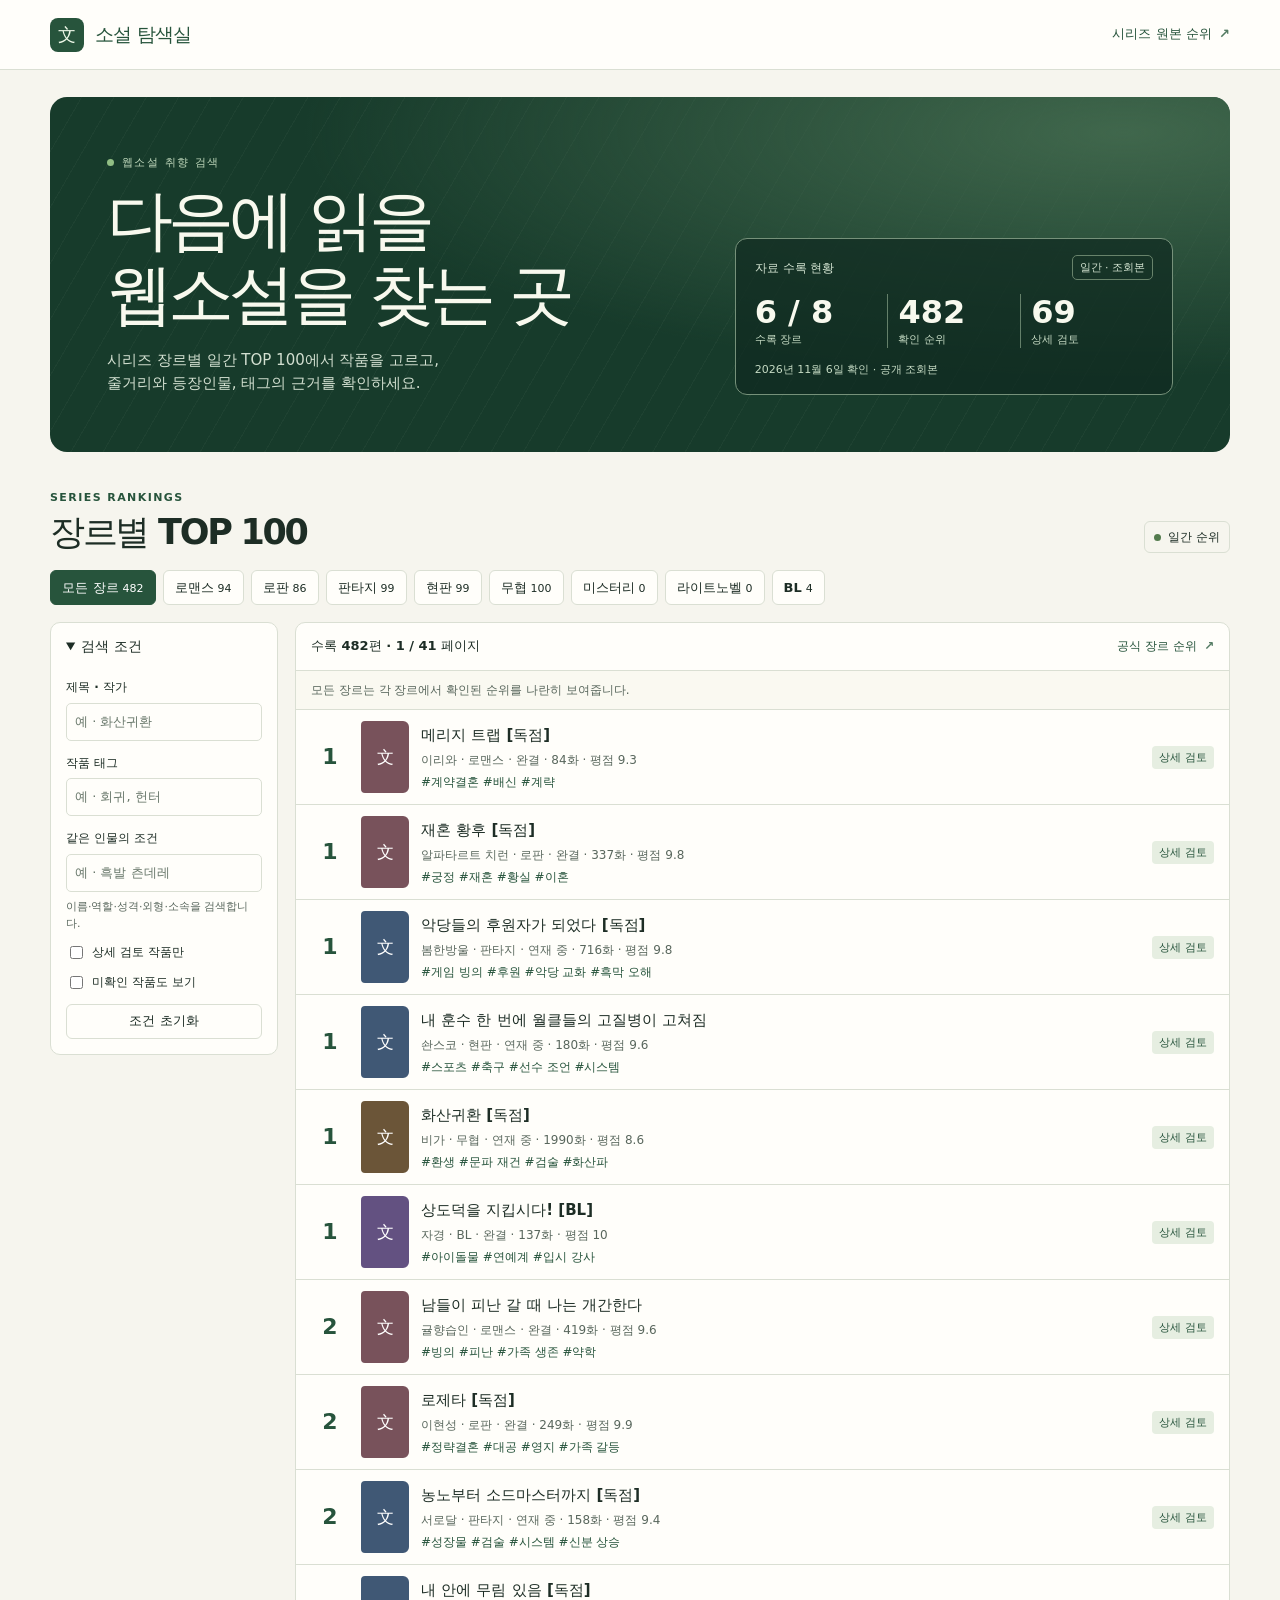
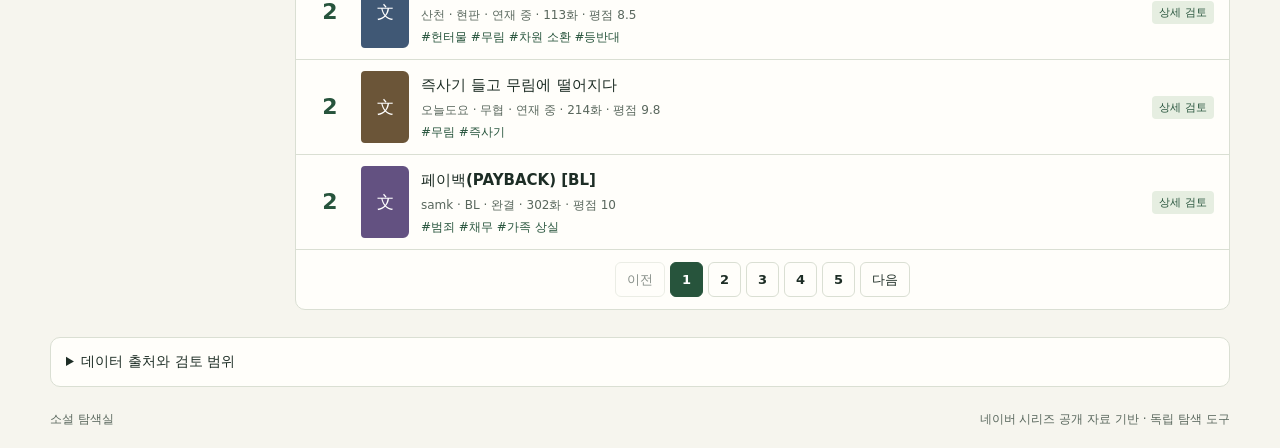
==== site/index.html @ eb6383dc "Update published novel catalog" ====
<!doctype html>
<html lang="ko">
<head>
  <meta charset="utf-8">
  <meta name="viewport" content="width=device-width, initial-scale=1">
  <meta name="description" content="네이버 시리즈의 장르별 일간 TOP 100과 근거가 있는 작품·인물 정보를 한곳에서 탐색하세요.">
  <title>소설 탐색실 | 시리즈 TOP 100</title>
  <link rel="stylesheet" href="./style.css">
  <script src="./app.js" defer></script>
</head>
<body>
  <header class="site-header">
    <div class="shell header-inner">
      <a class="brand" href="./" aria-label="소설 탐색실 홈"><span class="brand-mark" aria-hidden="true">文</span>소설 탐색실</a>
      <a class="source-link" href="https://series.naver.com/novel/top100List.series?categoryCode=ALL&amp;rankingTypeCode=DAILY" target="_blank" rel="noopener noreferrer">시리즈 원본 순위 <span aria-hidden="true">↗</span></a>
    </div>
  </header>
  <main class="shell">
    <section class="hero" aria-labelledby="page-title">
      <div class="hero-copy">
        <p class="eyebrow"><span></span> 웹소설 취향 검색</p>
        <h1 id="page-title">다음에 읽을<br>웹소설을 찾는 곳</h1>
        <p>시리즈 장르별 일간 TOP 100에서 작품을 고르고,<br class="hero-break"> 줄거리와 등장인물, 태그의 근거를 확인하세요.</p>
      </div>
      <aside class="snapshot" aria-label="데이터 확인 현황">
        <div class="snapshot-head"><span>자료 수록 현황</span><span class="live-label">일간 · 조회본</span></div>
        <dl>
          <div><dt>수록 장르</dt><dd id="stat-genres">—</dd></div>
          <div><dt>확인 순위</dt><dd id="stat-ranks">—</dd></div>
          <div><dt>상세 검토</dt><dd id="stat-research">—</dd></div>
        </dl>
        <p id="snapshot-date">공개 순위 불러오는 중</p>
      </aside>
    </section>
    <section class="catalog" aria-labelledby="catalog-title">
      <div class="section-head">
        <div><p class="eyebrow section-kicker">SERIES RANKINGS</p><h2 id="catalog-title">장르별 TOP 100</h2></div>
        <span class="period-chip"><span></span>일간 순위</span>
      </div>
      <div id="genres" class="genres" role="group" aria-label="장르 선택"></div>
      <div class="catalog-layout">
        <details class="filter-panel" id="filter-panel" open>
          <summary>검색 조건</summary>
          <form id="filters">
            <label for="query">제목 · 작가</label>
            <input id="query" name="query" type="search" placeholder="예 · 화산귀환" autocomplete="off">
            <label for="tag">작품 태그</label>
            <input id="tag" name="tag" type="search" placeholder="예 · 회귀, 헌터" autocomplete="off">
            <label for="character">같은 인물의 조건</label>
            <input id="character" name="character" type="search" placeholder="예 · 흑발 츤데레" autocomplete="off">
            <p class="field-note">이름·역할·성격·외형·소속을 검색합니다.</p>
            <label class="check"><input type="checkbox" id="reviewed" name="reviewed"> 상세 검토 작품만</label>
            <label class="check"><input type="checkbox" id="unknown" name="unknown"> 미확인 작품도 보기</label>
            <button id="clear-filters" class="secondary" type="reset">조건 초기화</button>
          </form>
        </details>
        <div class="list-panel">
          <div class="list-head">
            <p id="result-count" aria-live="polite">순위 불러오는 중…</p>
            <a class="source-link small" id="genre-source" href="https://series.naver.com/novel/top100List.series?categoryCode=ALL&amp;rankingTypeCode=DAILY" target="_blank" rel="noopener noreferrer">공식 장르 순위 <span aria-hidden="true">↗</span></a>
          </div>
          <p id="genre-note" class="genre-note" hidden></p>
          <div id="results" class="results" aria-busy="true"></div>
          <nav id="pagination" class="pagination" aria-label="검색 결과 페이지" hidden></nav>
        </div>
      </div>
    </section>
    <details class="scope" id="scope">
      <summary>데이터 출처와 검토 범위</summary>
      <p>장르별 일간 순위의 공개 조회본입니다. 조회본별 갱신 시점이 다를 수 있으며, 화면에는 확인된 행만 표시합니다. 순위에 수록된 작품과 인물·태그까지 검토한 작품을 따로 집계합니다.</p>
      <p>장르는 시리즈 분류를 따릅니다. 줄거리와 태그, 인물은 작품 소개 등 표시된 출처를 바탕으로 정리했습니다. 일부 작품에는 공개 검색에서 확인한 독자 반응 표본을 별도로 표시합니다. 근거가 부족한 정보는 미확인으로 표시합니다.</p>
      <p>표지는 네이버 시리즈가 제공하는 공개 썸네일 주소로 표시합니다. 표지 주소를 확인하지 못했거나 이미지가 열리지 않으면 장르 아이콘을 표시합니다.</p>
      <a href="https://policy.naver.com/rules/service.html" target="_blank" rel="noopener noreferrer">네이버 이용약관 ↗</a>
    </details>
  </main>
  <footer class="shell footer"><span>소설 탐색실</span><span>네이버 시리즈 공개 자료 기반 · 독립 탐색 도구</span></footer>
  <dialog id="work-dialog" aria-labelledby="work-title">
    <div class="dialog-bar"><span class="eyebrow">작품 기록</span><form method="dialog"><button type="submit" class="secondary close" aria-label="작품 상세 닫기">닫기 <span aria-hidden="true">×</span></button></form></div>
    <div id="work-detail"></div>
  </dialog>
  <noscript><p class="shell">순위와 작품 검색을 사용하려면 브라우저에서 JavaScript를 켜주세요.</p></noscript>
</body>
</html>
---- site/style.css ----
:root {
  color-scheme: light;
  --ink: #1d2d25;
  --muted: #59675d;
  --paper: #f6f5ee;
  --surface: #fffefa;
  --line: #dadfd3;
  --green: #27543c;
  --hero: #173b2b;
  --light-green: #e6eee1;
  --amber: #78511b;
  font-family: "Pretendard", "Malgun Gothic", "Apple SD Gothic Neo", system-ui, sans-serif;
  background: var(--paper);
  color: var(--ink);
  line-height: 1.55;
  font-synthesis: none;
}
* { box-sizing: border-box; }
body, h1, h2, h3, h4, p, dl, dd { margin: 0; }
a { color: var(--green); }
button, input { font: inherit; color: inherit; }
button { cursor: pointer; }
[hidden] { display: none !important; }
:focus-visible { outline: 2px solid #377c50; outline-offset: 3px; }
.shell { width: min(1180px, calc(100% - 56px)); margin-inline: auto; }
.site-header { background: var(--surface); border-bottom: 1px solid var(--line); }
.header-inner { min-height: 69px; display: flex; align-items: center; justify-content: space-between; gap: 12px; }
.brand { display: inline-flex; align-items: center; gap: 11px; font-size: 19px; font-weight: 800; text-decoration: none; letter-spacing: -.045em; }
.brand-mark { display: grid; place-items: center; width: 34px; height: 34px; border-radius: 8px; color: #eef8e8; background: var(--green); font: 18px/1 Georgia, serif; }
.source-link { display: inline-flex; align-items: center; gap: 7px; font-size: 13px; font-weight: 700; text-decoration: none; white-space: nowrap; }
.source-link:hover { text-decoration: underline; }
.source-link span { color: #527a61; }
.hero { position: relative; isolation: isolate; display: grid; grid-template-columns: 1.35fr 1fr; align-items: end; gap: 36px; margin-top: 27px; padding: clamp(28px, 5vw, 57px); border-radius: 17px; background: var(--hero); color: #f8f9ee; overflow: clip; }
.hero::before { position: absolute; z-index: -1; inset: 0; content: ""; background: radial-gradient(ellipse at 91% 10%, #40674c 0%, transparent 54%), repeating-linear-gradient(120deg, transparent 0 27px, #e6f2d909 27px 28px); }
.hero-copy { max-width: 550px; }
.eyebrow { font-size: 11px; font-weight: 800; letter-spacing: .13em; }
.hero .eyebrow { display: flex; align-items: center; gap: 8px; color: #c1d9bd; }
.hero .eyebrow span, .period-chip > span { width: 7px; height: 7px; border-radius: 50%; background: #91be84; }
h1 { margin-top: 13px; font-size: clamp(37px, 6vw, 66px); line-height: 1.12; letter-spacing: -.075em; }
.hero-copy > p:last-child { color: #d2dfd0; font-size: 15px; margin-top: 17px; }
.snapshot { border: 1px solid #76917a; border-radius: 12px; background: #102a20b8; padding: 16px 19px; }
.snapshot-head { display: flex; align-items: center; justify-content: space-between; flex-wrap: wrap; gap: 7px; font-size: 12px; color: #d3e3d1; }
.live-label { padding: 3px 7px; border: 1px solid #68836b; border-radius: 5px; font-size: 11px; }
.snapshot dl { display: grid; grid-template-columns: repeat(3, minmax(0, 1fr)); margin-block: 14px 13px; }
.snapshot dl > div { display: flex; flex-direction: column-reverse; padding-inline: 10px; border-left: 1px solid #64806a; }
.snapshot dl > div:first-child { padding-left: 0; border-left: 0; }
.snapshot dt { color: #c6dbc4; font-size: 11px; white-space: nowrap; }
.snapshot dd { font: 700 clamp(20px, 3vw, 32px)/1.15 system-ui, sans-serif; font-variant-numeric: tabular-nums; }
.snapshot > p { color: #c6dbc4; font-size: 11px; }
.catalog { margin-block: 37px 27px; }
.section-head { display: flex; align-items: flex-end; justify-content: space-between; gap: 12px; }
.section-kicker { color: var(--green); }
h2 { font-size: clamp(25px, 3vw, 35px); letter-spacing: -.065em; line-height: 1.2; margin-top: 5px; }
.period-chip { display: inline-flex; align-items: center; gap: 7px; border: 1px solid var(--line); border-radius: 6px; padding: 6px 9px; font-size: 12px; font-weight: 700; white-space: nowrap; }
.period-chip > span { background: #537b4e; }
.genres { display: flex; flex-wrap: wrap; gap: 7px; margin-block: 17px 17px; }
.genre, .secondary, .page-button { min-height: 35px; padding: 6px 11px; border: 1px solid var(--line); border-radius: 6px; background: var(--surface); font-size: 13px; font-weight: 700; }
.genre:hover, .secondary:hover, .page-button:hover:not([disabled]) { border-color: #7e9984; background: var(--light-green); }
.genre[aria-pressed="true"], .page-button[aria-current="page"] { background: var(--green); border-color: var(--green); color: #fff; }
.genre-count { margin-left: 4px; font-size: 11px; font-variant-numeric: tabular-nums; font-weight: 500; }
.catalog-layout { display: grid; grid-template-columns: 228px minmax(0, 1fr); gap: 17px; align-items: start; }
.filter-panel, .list-panel, .scope { border: 1px solid var(--line); background: var(--surface); border-radius: 10px; }
.filter-panel > summary, .scope > summary { cursor: pointer; padding: 13px 15px; font-size: 14px; font-weight: 800; }
#filters { display: grid; gap: 6px; padding: 0 15px 15px; }
#filters label { margin-top: 7px; font-size: 12px; font-weight: 700; }
#filters input[type="search"] { width: 100%; min-width: 0; min-height: 38px; border: 1px solid var(--line); border-radius: 5px; padding: 6px 8px; background: var(--surface); font-size: 13px; }
#filters input::placeholder { color: #69786b; opacity: 1; }
.field-note { color: var(--muted); font-size: 11px; }
#filters .check { display: flex; gap: 6px; align-items: center; margin-top: 5px; }
.check input { accent-color: var(--green); }
#clear-filters { margin-top: 6px; }
.list-panel { min-width: 0; }
.list-head { display: flex; align-items: center; justify-content: space-between; flex-wrap: wrap; gap: 6px 12px; padding: 13px 15px; border-bottom: 1px solid var(--line); }
.list-head p { font-size: 13px; font-weight: 750; }
.small { font-size: 12px; }
.genre-note { padding: 10px 15px; border-bottom: 1px solid var(--line); color: var(--muted); font-size: 12px; background: #faf9f1; }
.result { display: grid; grid-template-columns: 38px 48px minmax(0, 1fr) auto; gap: 12px; align-items: center; min-height: 85px; padding: 11px 15px; }
.result + .result { border-top: 1px solid var(--line); }
.result:hover { background: #f3f6ed; }
.rank { color: var(--green); font: 700 22px/1 system-ui, sans-serif; font-variant-numeric: tabular-nums; text-align: center; }
.book { position: relative; aspect-ratio: 2 / 3; min-width: 0; border-radius: 4px 6px 6px 4px; background: var(--book, #38634c); display: grid; place-items: center; color: #fff; font: 17px/1 Georgia, serif; overflow: hidden; }
.book-image { position: absolute; inset: 0; width: 100%; height: 100%; object-fit: contain; background: var(--book, #38634c); }
.book[data-genre="201"], .book[data-genre="207"] { --book: #78525b; }
.book[data-genre="202"], .book[data-genre="208"] { --book: #405875; }
.book[data-genre="206"] { --book: #6b5538; }
.book[data-genre="209"] { --book: #635181; }
.result-title { border: 0; background: transparent; padding: 0; text-align: left; font-weight: 800; font-size: 15px; line-height: 1.45; overflow-wrap: anywhere; }
.result-title:hover { color: var(--green); text-decoration: underline; }
.result-meta, .result-match { color: var(--muted); font-size: 12px; margin-top: 3px; }
.result-match { color: var(--green); }
.result-match.unknown { color: var(--amber); }
.pill { display: inline-flex; gap: 5px; align-items: center; padding: 3px 7px; border-radius: 4px; background: var(--light-green); color: var(--green); font-size: 11px; font-weight: 700; white-space: nowrap; }
.pill.neutral { background: #f0f0e9; color: #59635b; }
.empty { padding: 30px 16px; color: var(--muted); }
.empty strong { display: block; color: var(--ink); }
.empty p { margin-top: 4px; font-size: 13px; }
.pagination { display: flex; justify-content: center; align-items: center; flex-wrap: wrap; gap: 5px; padding: 12px; border-top: 1px solid var(--line); }
.page-button { min-width: 32px; }
.page-button[disabled] { opacity: .52; cursor: default; }
.scope { margin-bottom: 23px; }
.scope p, .scope a { margin: 0 15px 11px; font-size: 13px; color: var(--muted); }
.scope a { display: inline-block; color: var(--green); }
.footer { display: flex; justify-content: space-between; gap: 8px; flex-wrap: wrap; padding-block: 0 20px; font-size: 12px; color: var(--muted); }
dialog { width: min(650px, calc(100% - 24px)); max-height: calc(100dvh - 30px); padding: 0; border: 1px solid var(--line); border-radius: 12px; color: var(--ink); background: var(--surface); }
dialog::backdrop { background: #112a20a6; }
.dialog-bar { position: sticky; top: 0; z-index: 1; display: flex; align-items: center; justify-content: space-between; padding: 11px 19px; border-bottom: 1px solid var(--line); background: var(--surface); color: var(--green); }
.close span { margin-left: 3px; }
#work-detail { padding: clamp(17px, 4vw, 29px); }
.detail-heading { display: flex; align-items: flex-start; gap: 14px; margin-bottom: 14px; }
.detail-heading > div { min-width: 0; }
.book-detail { flex: 0 0 clamp(58px, 16vw, 96px); }
.work-title { margin: 7px 0; font-size: clamp(24px, 5vw, 34px); overflow-wrap: anywhere; }
.detail-meta { margin-bottom: 13px; color: var(--muted); font-size: 13px; }
.detail-actions, .tags, .traits { display: flex; flex-wrap: wrap; gap: 6px 10px; }
.detail-section { padding-top: 16px; margin-top: 16px; border-top: 1px solid var(--line); }
.detail-section h3 { font-size: 15px; margin-bottom: 7px; }
.detail-section p { font-size: 14px; }
.detail-section .muted { color: var(--muted); }
.detail-section .review-note { margin-top: 7px; font-size: 13px; }
.facts { display: grid; grid-template-columns: repeat(3, minmax(0, 1fr)); gap: 10px; padding: 10px; border-radius: 6px; background: var(--light-green); }
.facts dt { color: var(--muted); font-size: 11px; }
.facts dd { font-size: 14px; font-weight: 750; }
.person + .person { margin-top: 8px; }
.person { padding: 8px 9px; border: 1px solid var(--line); border-radius: 5px; }
.person h4 { font-size: 14px; }
.person p { margin-block: 2px 4px; color: var(--muted); font-size: 12px; }
.spoilers { margin-top: 9px; }
.spoilers summary { cursor: pointer; font-size: 13px; font-weight: 750; margin-bottom: 6px; }
.sources { padding-inline-start: 20px; margin: 5px 0 0; font-size: 13px; }
@media (max-width: 790px) {
  .shell { width: calc(100% - 30px); }
  .hero { gap: 21px; }
  .catalog-layout { grid-template-columns: 183px minmax(0, 1fr); gap: 11px; }
}
@media (max-width: 620px) {
  .hero { grid-template-columns: minmax(0, 1fr); padding: 23px; margin-top: 15px; }
  .hero-break { display: none; }
  .catalog { margin-top: 25px; }
  .catalog-layout { grid-template-columns: minmax(0, 1fr); }
  #filters { grid-template-columns: minmax(0, 1fr) minmax(0, 1fr); align-items: center; }
  #filters .field-note { grid-column: 1 / -1; }
  .result { grid-template-columns: 26px 40px minmax(0, 1fr); gap: 8px; padding-inline: 10px; }
  .result .pill { grid-column: 3; justify-self: start; }
  .rank { font-size: 18px; }
  .header-inner { min-height: 55px; }
  .source-link { font-size: 12px; }
  #filters input[type="search"] { font-size: 16px; }
}
@media (pointer: coarse) {
  button, #filters .check { min-height: 44px; }
}
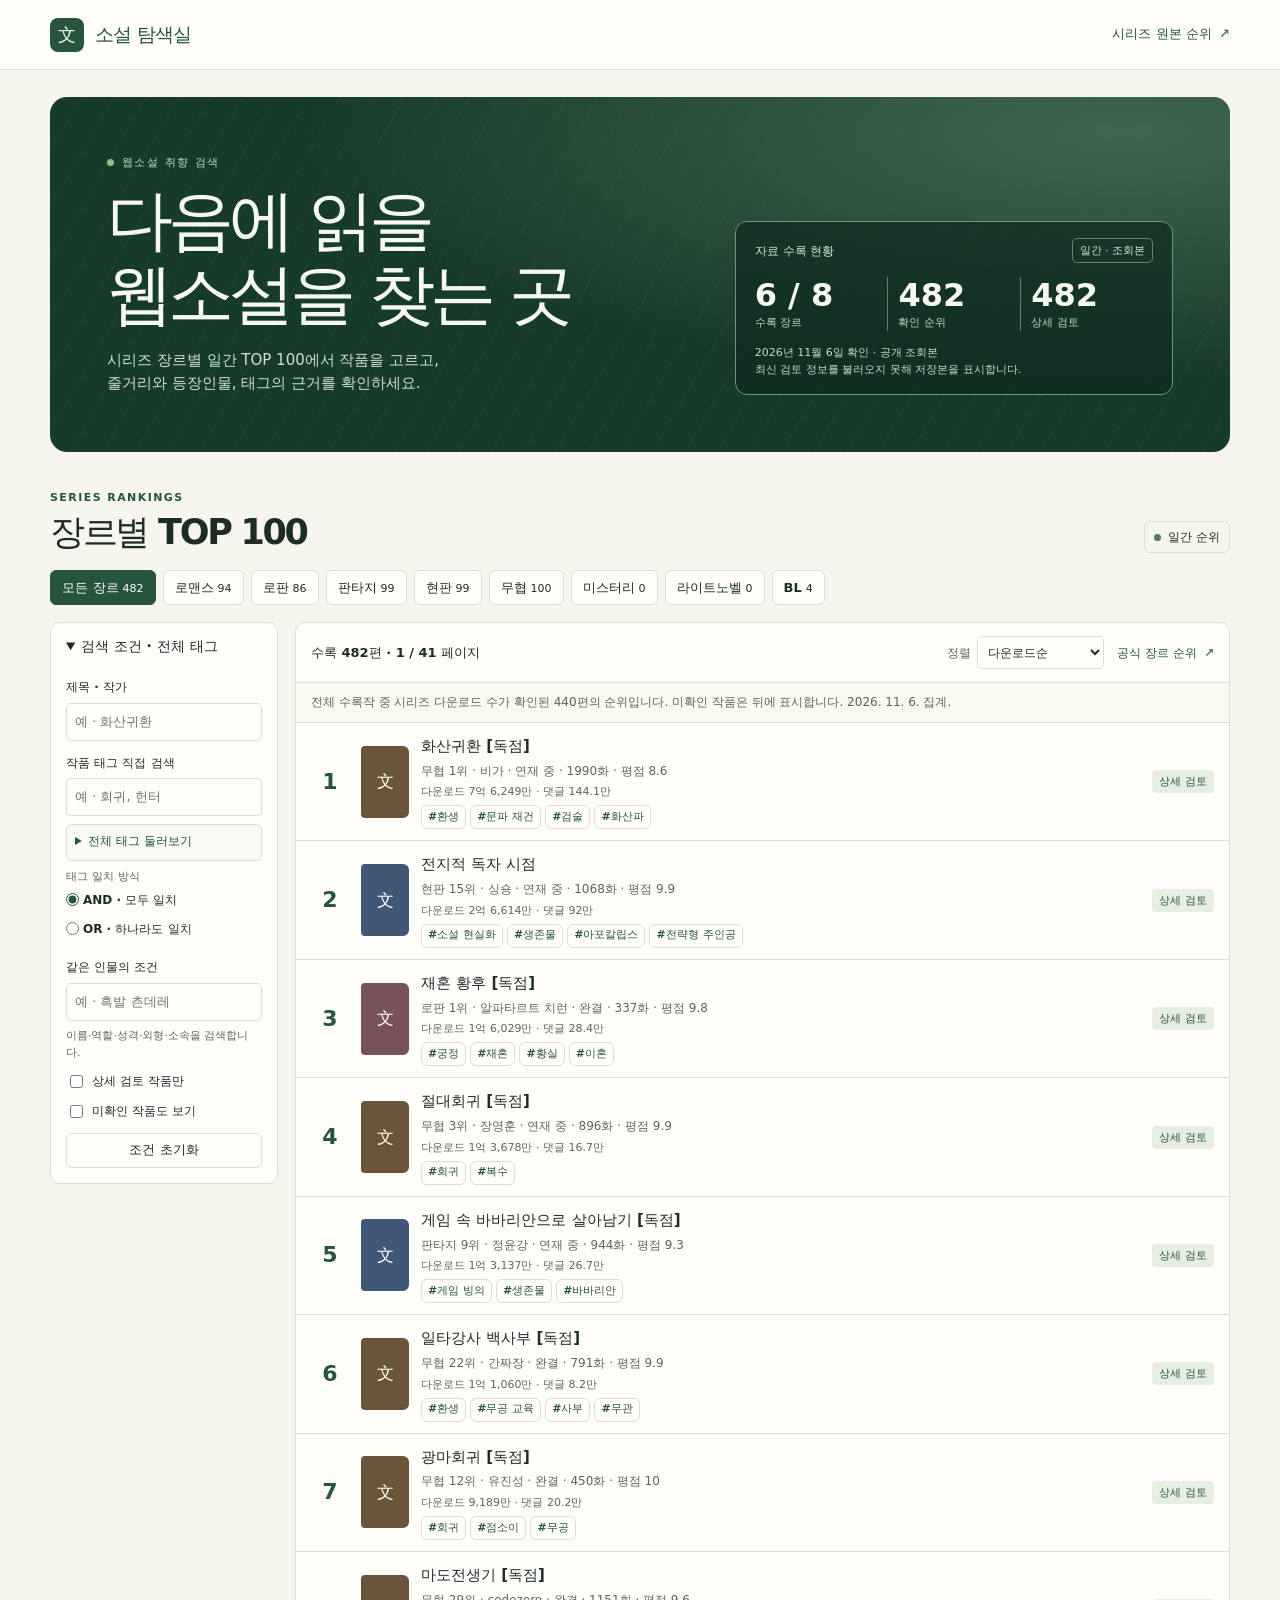
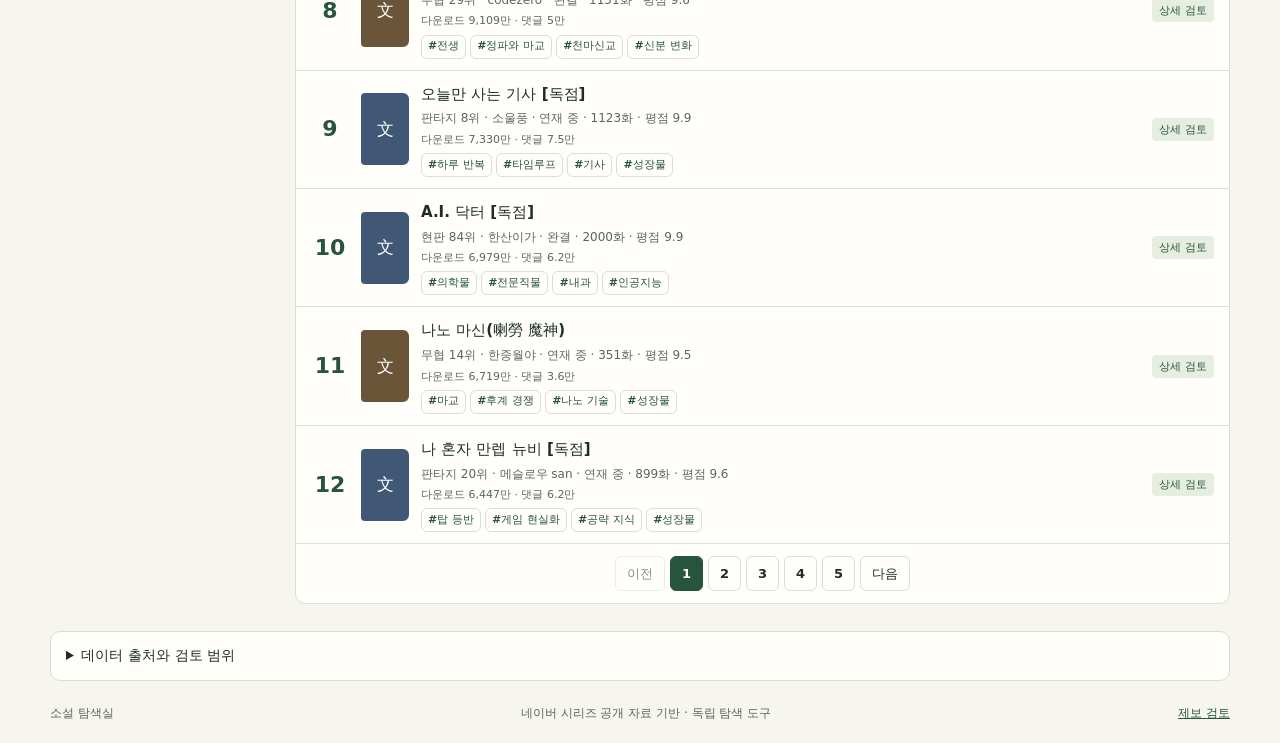
==== commit 319b7df0: "Update published novel catalog" ====
--- a/site/index.html
+++ b/site/index.html
@@ -5,8 +5,11 @@
   <meta name="viewport" content="width=device-width, initial-scale=1">
   <meta name="description" content="네이버 시리즈의 장르별 일간 TOP 100과 근거가 있는 작품·인물 정보를 한곳에서 탐색하세요.">
   <title>소설 탐색실 | 시리즈 TOP 100</title>
-  <link rel="stylesheet" href="./style.css">
-  <script src="./app.js" defer></script>
+  <link rel="stylesheet" href="./style.css?v=tag-ranking">
+  <script src="./backend-config.js" defer></script>
+  <script src="./backend.js" defer></script>
+  <script src="./suggestions.js" defer></script>
+  <script src="./app.js?v=tag-ranking" defer></script>
 </head>
 <body>
   <header class="site-header">
@@ -30,6 +33,7 @@
           <div><dt>상세 검토</dt><dd id="stat-research">—</dd></div>
         </dl>
         <p id="snapshot-date">공개 순위 불러오는 중</p>
+        <p id="data-source" role="status" hidden></p>
       </aside>
     </section>
     <section class="catalog" aria-labelledby="catalog-title">
@@ -40,12 +44,31 @@
       <div id="genres" class="genres" role="group" aria-label="장르 선택"></div>
       <div class="catalog-layout">
         <details class="filter-panel" id="filter-panel" open>
-          <summary>검색 조건</summary>
+          <summary>검색 조건 · 전체 태그</summary>
           <form id="filters">
             <label for="query">제목 · 작가</label>
             <input id="query" name="query" type="search" placeholder="예 · 화산귀환" autocomplete="off">
-            <label for="tag">작품 태그</label>
+            <label for="tag">작품 태그 직접 검색</label>
             <input id="tag" name="tag" type="search" placeholder="예 · 회귀, 헌터" autocomplete="off">
+            <div class="tag-picker">
+              <details id="tag-browser" class="tag-browser">
+                <summary>전체 태그 둘러보기</summary>
+                <div class="tag-browser-body">
+                  <label for="tag-search">태그 이름 검색</label>
+                  <input id="tag-search" type="search" placeholder="예 · 무공" autocomplete="off" aria-controls="tag-catalog">
+                  <p id="tag-count" class="field-note" role="status">태그를 불러오는 중…</p>
+                  <div id="tag-catalog" class="tag-catalog" role="group" aria-label="선택 가능한 태그"></div>
+                </div>
+              </details>
+              <div id="selected-tags" class="selected-tags" role="group" aria-label="선택한 태그"></div>
+              <fieldset class="tag-mode">
+                <legend>태그 일치 방식</legend>
+                <div class="tag-mode-options">
+                  <label><input type="radio" name="tagMode" value="and" checked> AND · 모두 일치</label>
+                  <label><input type="radio" name="tagMode" value="or"> OR · 하나라도 일치</label>
+                </div>
+              </fieldset>
+            </div>
             <label for="character">같은 인물의 조건</label>
             <input id="character" name="character" type="search" placeholder="예 · 흑발 츤데레" autocomplete="off">
             <p class="field-note">이름·역할·성격·외형·소속을 검색합니다.</p>
@@ -56,8 +79,17 @@
         </details>
         <div class="list-panel">
           <div class="list-head">
-            <p id="result-count" aria-live="polite">순위 불러오는 중…</p>
-            <a class="source-link small" id="genre-source" href="https://series.naver.com/novel/top100List.series?categoryCode=ALL&amp;rankingTypeCode=DAILY" target="_blank" rel="noopener noreferrer">공식 장르 순위 <span aria-hidden="true">↗</span></a>
+            <p id="result-count" tabindex="-1" aria-live="polite">순위 불러오는 중…</p>
+            <div class="list-actions">
+              <label class="sort-control">정렬
+                <select id="sort-order">
+                  <option value="downloads" selected>다운로드순</option>
+                  <option value="comments">댓글순</option>
+                  <option value="genre">장르별 일간 순위</option>
+                </select>
+              </label>
+              <a class="source-link small" id="genre-source" href="https://series.naver.com/novel/top100List.series?categoryCode=ALL&amp;rankingTypeCode=DAILY" target="_blank" rel="noopener noreferrer">공식 장르 순위 <span aria-hidden="true">↗</span></a>
+            </div>
           </div>
           <p id="genre-note" class="genre-note" hidden></p>
           <div id="results" class="results" aria-busy="true"></div>
@@ -68,12 +100,13 @@
     <details class="scope" id="scope">
       <summary>데이터 출처와 검토 범위</summary>
       <p>장르별 일간 순위의 공개 조회본입니다. 조회본별 갱신 시점이 다를 수 있으며, 화면에는 확인된 행만 표시합니다. 순위에 수록된 작품과 인물·태그까지 검토한 작품을 따로 집계합니다.</p>
+      <p>다운로드와 댓글 수는 네이버 시리즈 작품 상세에 공개된 표시값입니다. 표시값이 같으면 다른 지표와 제목으로 순서를 정합니다. 작품별 조회 수는 공개 상세에서 확인되지 않았습니다.</p>
       <p>장르는 시리즈 분류를 따릅니다. 줄거리와 태그, 인물은 작품 소개 등 표시된 출처를 바탕으로 정리했습니다. 일부 작품에는 공개 검색에서 확인한 독자 반응 표본을 별도로 표시합니다. 근거가 부족한 정보는 미확인으로 표시합니다.</p>
       <p>표지는 네이버 시리즈가 제공하는 공개 썸네일 주소로 표시합니다. 표지 주소를 확인하지 못했거나 이미지가 열리지 않으면 장르 아이콘을 표시합니다.</p>
       <a href="https://policy.naver.com/rules/service.html" target="_blank" rel="noopener noreferrer">네이버 이용약관 ↗</a>
     </details>
   </main>
-  <footer class="shell footer"><span>소설 탐색실</span><span>네이버 시리즈 공개 자료 기반 · 독립 탐색 도구</span></footer>
+  <footer class="shell footer"><span>소설 탐색실</span><span>네이버 시리즈 공개 자료 기반 · 독립 탐색 도구</span><a id="operator-link" href="./admin.html" hidden>제보 검토</a></footer>
   <dialog id="work-dialog" aria-labelledby="work-title">
     <div class="dialog-bar"><span class="eyebrow">작품 기록</span><form method="dialog"><button type="submit" class="secondary close" aria-label="작품 상세 닫기">닫기 <span aria-hidden="true">×</span></button></form></div>
     <div id="work-detail"></div>
--- a/site/style.css
+++ b/site/style.css
@@ -66,17 +66,40 @@
 #filters input[type="search"] { width: 100%; min-width: 0; min-height: 38px; border: 1px solid var(--line); border-radius: 5px; padding: 6px 8px; background: var(--surface); font-size: 13px; }
 #filters input::placeholder { color: #69786b; opacity: 1; }
 .field-note { color: var(--muted); font-size: 11px; }
+.tag-picker { display: grid; gap: 7px; min-width: 0; margin-block: 2px; }
+.tag-browser { border: 1px solid var(--line); border-radius: 6px; background: #f8faf4; }
+.tag-browser > summary { min-height: 35px; padding: 7px 8px; cursor: pointer; color: var(--green); font-size: 12px; font-weight: 750; }
+.tag-browser-body { display: grid; gap: 5px; padding: 0 8px 8px; }
+#filters .tag-browser-body label { margin-top: 0; }
+.tag-catalog { display: grid; gap: 4px; max-block-size: 16rem; overflow-y: auto; overscroll-behavior-y: contain; padding: 4px; }
+.tag-catalog:empty { display: none; }
+.tag-catalog button, .selected-tags button, .result-tag { border: 1px solid var(--line); border-radius: 6px; background: var(--surface); color: var(--green); font-weight: 700; overflow-wrap: anywhere; }
+.tag-catalog button { display: flex; align-items: center; justify-content: space-between; gap: 6px; min-width: 0; min-height: 32px; padding: 5px 7px; text-align: left; font-size: 12px; }
+.tag-catalog button:hover, .selected-tags button:hover, .result-tag:hover { border-color: #7e9984; background: var(--light-green); }
+.tag-catalog button[aria-pressed="true"], .result-tag[aria-pressed="true"] { border-color: var(--green); background: var(--green); color: #fff; }
+.tag-option-count { flex: none; font-size: 11px; font-weight: 500; font-variant-numeric: tabular-nums; }
+.selected-tags { display: flex; flex-wrap: wrap; gap: 4px; }
+.selected-tags:empty { display: none; }
+.selected-tags button { min-height: 27px; max-width: 100%; padding: 3px 7px; font-size: 11px; background: var(--light-green); }
+.tag-mode { min-width: 0; margin: 0; padding: 0; border: 0; }
+.tag-mode legend { padding: 0; color: var(--muted); font-size: 11px; font-weight: 700; }
+.tag-mode-options { display: flex; flex-wrap: wrap; column-gap: 8px; }
+#filters .tag-mode label { display: inline-flex; align-items: center; gap: 4px; min-height: 29px; margin-top: 0; white-space: nowrap; }
+.tag-mode input { margin: 0; accent-color: var(--green); }
 #filters .check { display: flex; gap: 6px; align-items: center; margin-top: 5px; }
 .check input { accent-color: var(--green); }
 #clear-filters { margin-top: 6px; }
 .list-panel { min-width: 0; }
 .list-head { display: flex; align-items: center; justify-content: space-between; flex-wrap: wrap; gap: 6px 12px; padding: 13px 15px; border-bottom: 1px solid var(--line); }
 .list-head p { font-size: 13px; font-weight: 750; }
+.list-actions { display: flex; align-items: center; flex-wrap: wrap; gap: 7px 13px; }
+.sort-control { display: inline-flex; align-items: center; gap: 6px; color: var(--muted); font-size: 12px; font-weight: 700; }
+.sort-control select { min-height: 33px; max-width: 100%; padding: 4px 6px; border: 1px solid var(--line); border-radius: 5px; color: var(--ink); background: var(--surface); font: inherit; }
 .small { font-size: 12px; }
 .genre-note { padding: 10px 15px; border-bottom: 1px solid var(--line); color: var(--muted); font-size: 12px; background: #faf9f1; }
-.result { display: grid; grid-template-columns: 38px 48px minmax(0, 1fr) auto; gap: 12px; align-items: center; min-height: 85px; padding: 11px 15px; }
+.result { display: grid; grid-template-columns: 38px 48px minmax(0, 1fr) auto; gap: 12px; align-items: center; min-height: 85px; padding: 11px 15px; cursor: pointer; }
 .result + .result { border-top: 1px solid var(--line); }
-.result:hover { background: #f3f6ed; }
+.result:hover, .result:focus-within { background: #f3f6ed; }
 .rank { color: var(--green); font: 700 22px/1 system-ui, sans-serif; font-variant-numeric: tabular-nums; text-align: center; }
 .book { position: relative; aspect-ratio: 2 / 3; min-width: 0; border-radius: 4px 6px 6px 4px; background: var(--book, #38634c); display: grid; place-items: center; color: #fff; font: 17px/1 Georgia, serif; overflow: hidden; }
 .book-image { position: absolute; inset: 0; width: 100%; height: 100%; object-fit: contain; background: var(--book, #38634c); }
@@ -87,6 +110,9 @@
 .result-title { border: 0; background: transparent; padding: 0; text-align: left; font-weight: 800; font-size: 15px; line-height: 1.45; overflow-wrap: anywhere; }
 .result-title:hover { color: var(--green); text-decoration: underline; }
 .result-meta, .result-match { color: var(--muted); font-size: 12px; margin-top: 3px; }
+.result-metrics { color: var(--muted); font-size: 11px; margin-top: 3px; font-variant-numeric: tabular-nums; }
+.result-tags { display: flex; flex-wrap: wrap; gap: 4px; margin-top: 5px; }
+.result-tag { min-height: 24px; max-width: 100%; padding: 2px 6px; font-size: 11px; line-height: 1.35; }
 .result-match { color: var(--green); }
 .result-match.unknown { color: var(--amber); }
 .pill { display: inline-flex; gap: 5px; align-items: center; padding: 3px 7px; border-radius: 4px; background: var(--light-green); color: var(--green); font-size: 11px; font-weight: 700; white-space: nowrap; }
@@ -127,6 +153,43 @@
 .spoilers { margin-top: 9px; }
 .spoilers summary { cursor: pointer; font-size: 13px; font-weight: 750; margin-bottom: 6px; }
 .sources { padding-inline-start: 20px; margin: 5px 0 0; font-size: 13px; }
+.contribution > summary { cursor: pointer; color: var(--green); font-size: 15px; font-weight: 800; }
+.suggestion-content { margin-top: 10px; }
+.site-form { display: grid; gap: 11px; margin-top: 12px; }
+.site-form label { display: grid; gap: 4px; font-size: 13px; font-weight: 750; }
+.site-form label > .field-note { font-weight: 500; }
+.site-form input:not([type="checkbox"]), .site-form select, .site-form textarea {
+  width: 100%;
+  min-width: 0;
+  min-height: 39px;
+  border: 1px solid var(--line);
+  border-radius: 5px;
+  padding: 7px 9px;
+  background: var(--surface);
+  color: var(--ink);
+  font: inherit;
+}
+.site-form textarea { resize: vertical; }
+.site-form fieldset { display: grid; min-width: 0; gap: 9px; margin: 0; padding: 8px 10px 11px; border: 1px solid var(--line); border-radius: 6px; }
+.site-form legend { padding: 0 4px; font-size: 12px; font-weight: 750; }
+.site-form .inline-check { display: flex; align-items: center; }
+.site-form input[type="checkbox"] { accent-color: var(--green); }
+.form-actions, .operator-toolbar { display: flex; align-items: center; flex-wrap: wrap; gap: 8px; }
+.primary { justify-self: start; min-height: 36px; padding: 6px 13px; border: 1px solid var(--green); border-radius: 6px; color: #fff; background: var(--green); font-weight: 750; font-size: 13px; }
+.primary:hover:not(:disabled) { background: var(--hero); }
+.primary:disabled, .secondary:disabled { opacity: .6; cursor: default; }
+.form-status { color: var(--green); font-size: 13px; font-weight: 650; }
+.form-status:empty, [data-captcha-status]:empty { display: none; }
+.operator { width: min(720px, calc(100% - 30px)); margin-block: 30px 48px; }
+.operator h1 { font-size: clamp(30px, 5vw, 47px); }
+.operator > .form-status { margin-top: 13px; }
+.operator-panel { margin-top: 17px; padding: 16px; border: 1px solid var(--line); border-radius: 10px; background: var(--surface); }
+.operator-panel h2 { margin: 0; font-size: 22px; }
+.operator-toolbar { justify-content: space-between; margin-bottom: 9px; }
+.operator-item { border: 1px solid var(--line); border-radius: 7px; padding: 13px; margin-top: 11px; overflow-wrap: anywhere; }
+.operator-item > * + * { margin-top: 5px; }
+.operator-subject { color: var(--green); font-weight: 750; }
+.operator-note { white-space: pre-wrap; }
 @media (max-width: 790px) {
   .shell { width: calc(100% - 30px); }
   .hero { gap: 21px; }
@@ -139,7 +202,8 @@
   .catalog-layout { grid-template-columns: minmax(0, 1fr); }
   #filters { grid-template-columns: minmax(0, 1fr) minmax(0, 1fr); align-items: center; }
   #filters .field-note { grid-column: 1 / -1; }
-  .result { grid-template-columns: 26px 40px minmax(0, 1fr); gap: 8px; padding-inline: 10px; }
+  .tag-picker { grid-column: 1 / -1; }
+  .result { grid-template-columns: 31px 40px minmax(0, 1fr); gap: 8px; padding-inline: 10px; }
   .result .pill { grid-column: 3; justify-self: start; }
   .rank { font-size: 18px; }
   .header-inner { min-height: 55px; }
@@ -147,5 +211,6 @@
   #filters input[type="search"] { font-size: 16px; }
 }
 @media (pointer: coarse) {
-  button, #filters .check { min-height: 44px; }
-}
+  button, #filters .check, #filters .tag-mode label, .tag-browser > summary,
+  .tag-catalog button, .selected-tags button, .result-tag, .sort-control select { min-height: 44px; }
+}
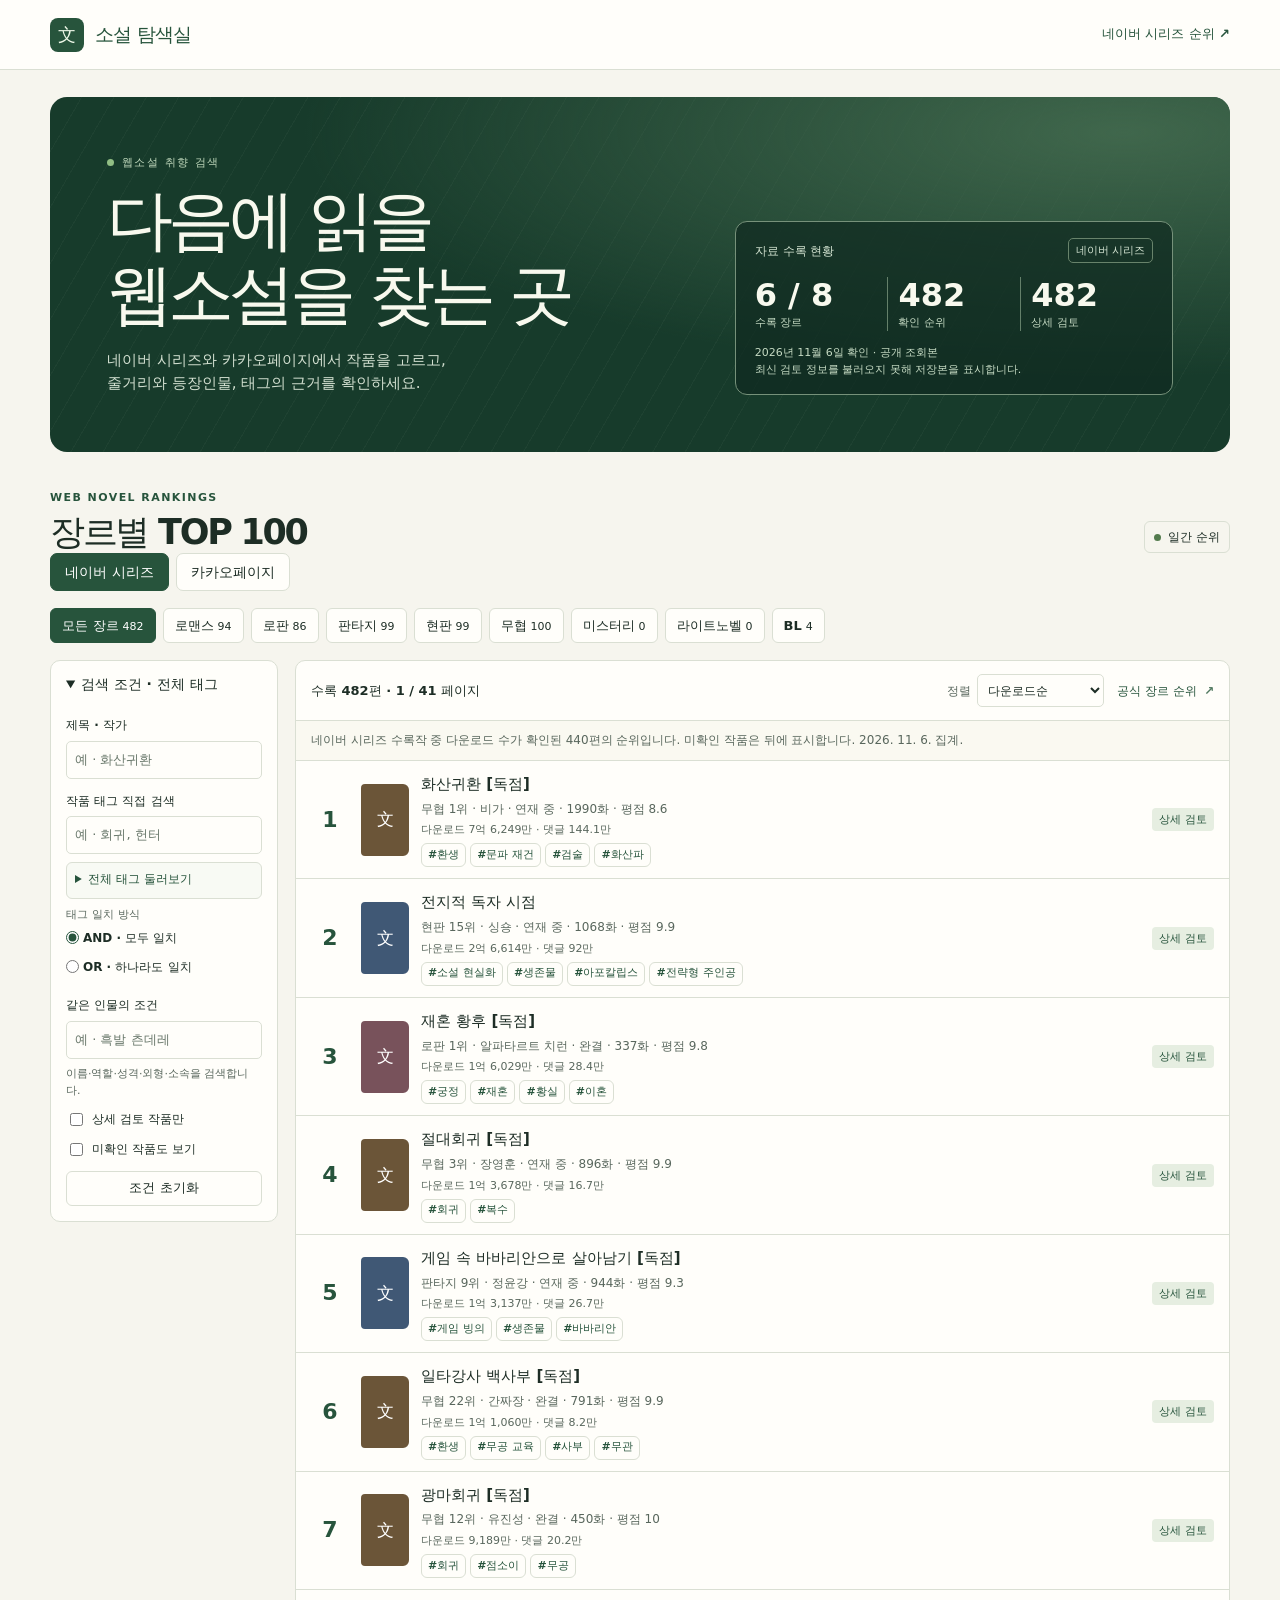
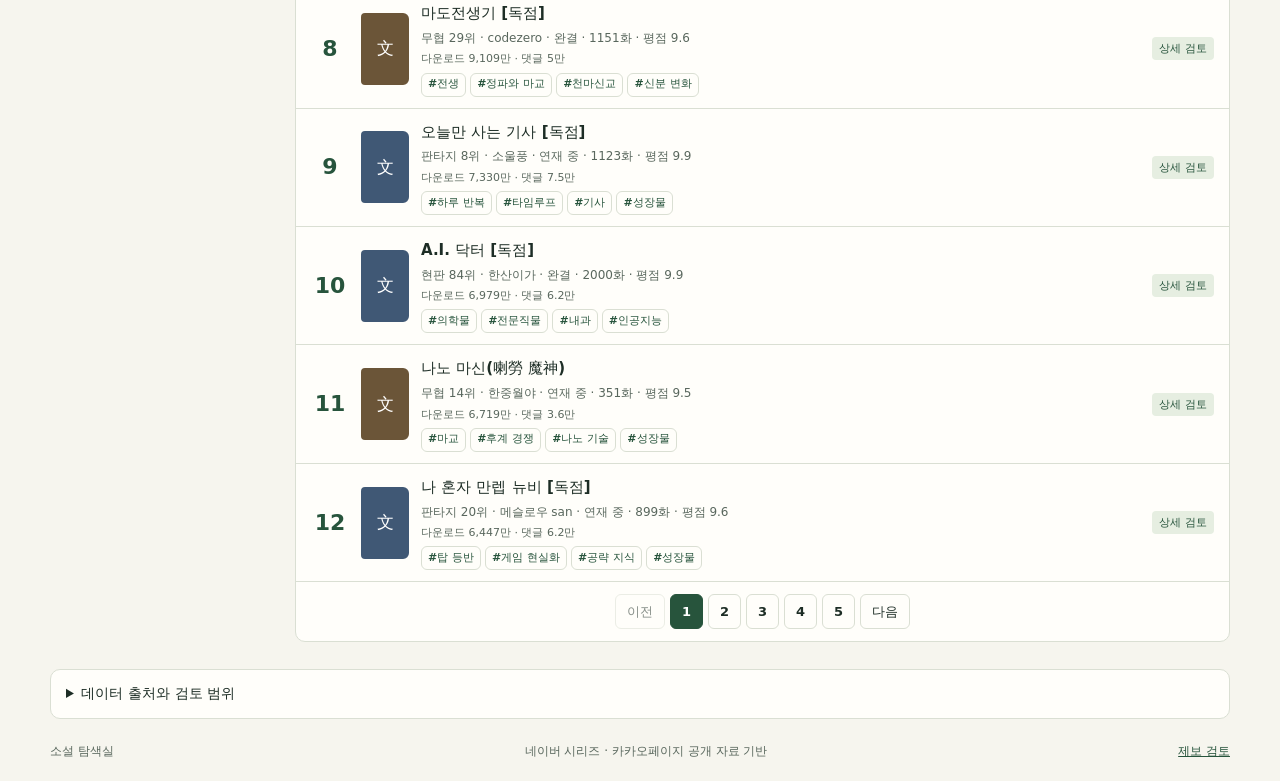
==== commit 232c31aa: "Update published novel catalog" ====
--- a/site/index.html
+++ b/site/index.html
@@ -3,19 +3,19 @@
 <head>
   <meta charset="utf-8">
   <meta name="viewport" content="width=device-width, initial-scale=1">
-  <meta name="description" content="네이버 시리즈의 장르별 일간 TOP 100과 근거가 있는 작품·인물 정보를 한곳에서 탐색하세요.">
-  <title>소설 탐색실 | 시리즈 TOP 100</title>
-  <link rel="stylesheet" href="./style.css?v=tag-ranking">
+  <meta name="description" content="네이버 시리즈와 카카오페이지의 장르별 순위에서 작품·태그·등장인물을 찾아보세요.">
+  <title>소설 탐색실 | 네이버 시리즈 · 카카오페이지</title>
+  <link rel="stylesheet" href="./style.css?v=platforms">
   <script src="./backend-config.js" defer></script>
   <script src="./backend.js" defer></script>
   <script src="./suggestions.js" defer></script>
-  <script src="./app.js?v=tag-ranking" defer></script>
+  <script src="./app.js?v=platforms" defer></script>
 </head>
 <body>
   <header class="site-header">
     <div class="shell header-inner">
       <a class="brand" href="./" aria-label="소설 탐색실 홈"><span class="brand-mark" aria-hidden="true">文</span>소설 탐색실</a>
-      <a class="source-link" href="https://series.naver.com/novel/top100List.series?categoryCode=ALL&amp;rankingTypeCode=DAILY" target="_blank" rel="noopener noreferrer">시리즈 원본 순위 <span aria-hidden="true">↗</span></a>
+      <a class="source-link" id="platform-source" href="https://series.naver.com/novel/top100List.series?categoryCode=ALL&amp;rankingTypeCode=DAILY" target="_blank" rel="noopener noreferrer">네이버 시리즈 순위 ↗</a>
     </div>
   </header>
   <main class="shell">
@@ -23,10 +23,10 @@
       <div class="hero-copy">
         <p class="eyebrow"><span></span> 웹소설 취향 검색</p>
         <h1 id="page-title">다음에 읽을<br>웹소설을 찾는 곳</h1>
-        <p>시리즈 장르별 일간 TOP 100에서 작품을 고르고,<br class="hero-break"> 줄거리와 등장인물, 태그의 근거를 확인하세요.</p>
+        <p>네이버 시리즈와 카카오페이지에서 작품을 고르고,<br class="hero-break"> 줄거리와 등장인물, 태그의 근거를 확인하세요.</p>
       </div>
       <aside class="snapshot" aria-label="데이터 확인 현황">
-        <div class="snapshot-head"><span>자료 수록 현황</span><span class="live-label">일간 · 조회본</span></div>
+        <div class="snapshot-head"><span>자료 수록 현황</span><span class="live-label" id="snapshot-platform">네이버 시리즈</span></div>
         <dl>
           <div><dt>수록 장르</dt><dd id="stat-genres">—</dd></div>
           <div><dt>확인 순위</dt><dd id="stat-ranks">—</dd></div>
@@ -38,8 +38,12 @@
     </section>
     <section class="catalog" aria-labelledby="catalog-title">
       <div class="section-head">
-        <div><p class="eyebrow section-kicker">SERIES RANKINGS</p><h2 id="catalog-title">장르별 TOP 100</h2></div>
-        <span class="period-chip"><span></span>일간 순위</span>
+        <div><p class="eyebrow section-kicker">WEB NOVEL RANKINGS</p><h2 id="catalog-title">장르별 TOP 100</h2></div>
+        <span class="period-chip"><span></span><b id="ranking-period">일간 순위</b></span>
+      </div>
+      <div id="platforms" class="platforms" role="group" aria-label="플랫폼 선택">
+        <button type="button" class="platform" data-platform="series" aria-pressed="true">네이버 시리즈</button>
+        <button type="button" class="platform" data-platform="kakao" aria-pressed="false" disabled>카카오페이지</button>
       </div>
       <div id="genres" class="genres" role="group" aria-label="장르 선택"></div>
       <div class="catalog-layout">
@@ -99,14 +103,14 @@
     </section>
     <details class="scope" id="scope">
       <summary>데이터 출처와 검토 범위</summary>
-      <p>장르별 일간 순위의 공개 조회본입니다. 조회본별 갱신 시점이 다를 수 있으며, 화면에는 확인된 행만 표시합니다. 순위에 수록된 작품과 인물·태그까지 검토한 작품을 따로 집계합니다.</p>
-      <p>다운로드와 댓글 수는 네이버 시리즈 작품 상세에 공개된 표시값입니다. 표시값이 같으면 다른 지표와 제목으로 순서를 정합니다. 작품별 조회 수는 공개 상세에서 확인되지 않았습니다.</p>
-      <p>장르는 시리즈 분류를 따릅니다. 줄거리와 태그, 인물은 작품 소개 등 표시된 출처를 바탕으로 정리했습니다. 일부 작품에는 공개 검색에서 확인한 독자 반응 표본을 별도로 표시합니다. 근거가 부족한 정보는 미확인으로 표시합니다.</p>
-      <p>표지는 네이버 시리즈가 제공하는 공개 썸네일 주소로 표시합니다. 표지 주소를 확인하지 못했거나 이미지가 열리지 않으면 장르 아이콘을 표시합니다.</p>
+      <p>각 플랫폼의 공개 순위와 장르 분류를 사용합니다. 플랫폼별 확인 시점과 작품 수는 목록 위에 표시합니다.</p>
+      <p>다운로드, 댓글, 조회 수는 각 플랫폼에서 확인한 공개 표시값입니다. 지표별 순위는 같은 플랫폼의 수록작끼리 비교합니다.</p>
+      <p>줄거리와 태그, 인물은 작품 소개 등 표시된 출처를 바탕으로 정리했습니다. 일부 작품에는 공개 댓글·리뷰에서 확인한 독자 반응을 표시합니다. 근거가 부족한 정보는 미확인으로 표시합니다.</p>
+      <p>표지는 각 플랫폼의 공개 썸네일로 표시합니다. 표지가 열리지 않으면 장르 아이콘을 표시합니다.</p>
       <a href="https://policy.naver.com/rules/service.html" target="_blank" rel="noopener noreferrer">네이버 이용약관 ↗</a>
     </details>
   </main>
-  <footer class="shell footer"><span>소설 탐색실</span><span>네이버 시리즈 공개 자료 기반 · 독립 탐색 도구</span><a id="operator-link" href="./admin.html" hidden>제보 검토</a></footer>
+  <footer class="shell footer"><span>소설 탐색실</span><span>네이버 시리즈 · 카카오페이지 공개 자료 기반</span><a id="operator-link" href="./admin.html" hidden>제보 검토</a></footer>
   <dialog id="work-dialog" aria-labelledby="work-title">
     <div class="dialog-bar"><span class="eyebrow">작품 기록</span><form method="dialog"><button type="submit" class="secondary close" aria-label="작품 상세 닫기">닫기 <span aria-hidden="true">×</span></button></form></div>
     <div id="work-detail"></div>
--- a/site/style.css
+++ b/site/style.css
@@ -54,6 +54,11 @@
 .period-chip { display: inline-flex; align-items: center; gap: 7px; border: 1px solid var(--line); border-radius: 6px; padding: 6px 9px; font-size: 12px; font-weight: 700; white-space: nowrap; }
 .period-chip > span { background: #537b4e; }
 .genres { display: flex; flex-wrap: wrap; gap: 7px; margin-block: 17px 17px; }
+.platforms { display: flex; flex-wrap: wrap; gap: 7px; margin-bottom: 12px; }
+.platform { min-height: 38px; padding: 7px 14px; border: 1px solid var(--line); border-radius: 7px; background: var(--surface); font-size: 14px; font-weight: 750; }
+.platform:hover:not(:disabled) { border-color: #7e9984; }
+.platform[aria-pressed="true"] { background: var(--green); border-color: var(--green); color: #fff; }
+.platform:disabled { opacity: .55; cursor: default; }
 .genre, .secondary, .page-button { min-height: 35px; padding: 6px 11px; border: 1px solid var(--line); border-radius: 6px; background: var(--surface); font-size: 13px; font-weight: 700; }
 .genre:hover, .secondary:hover, .page-button:hover:not([disabled]) { border-color: #7e9984; background: var(--light-green); }
 .genre[aria-pressed="true"], .page-button[aria-current="page"] { background: var(--green); border-color: var(--green); color: #fff; }
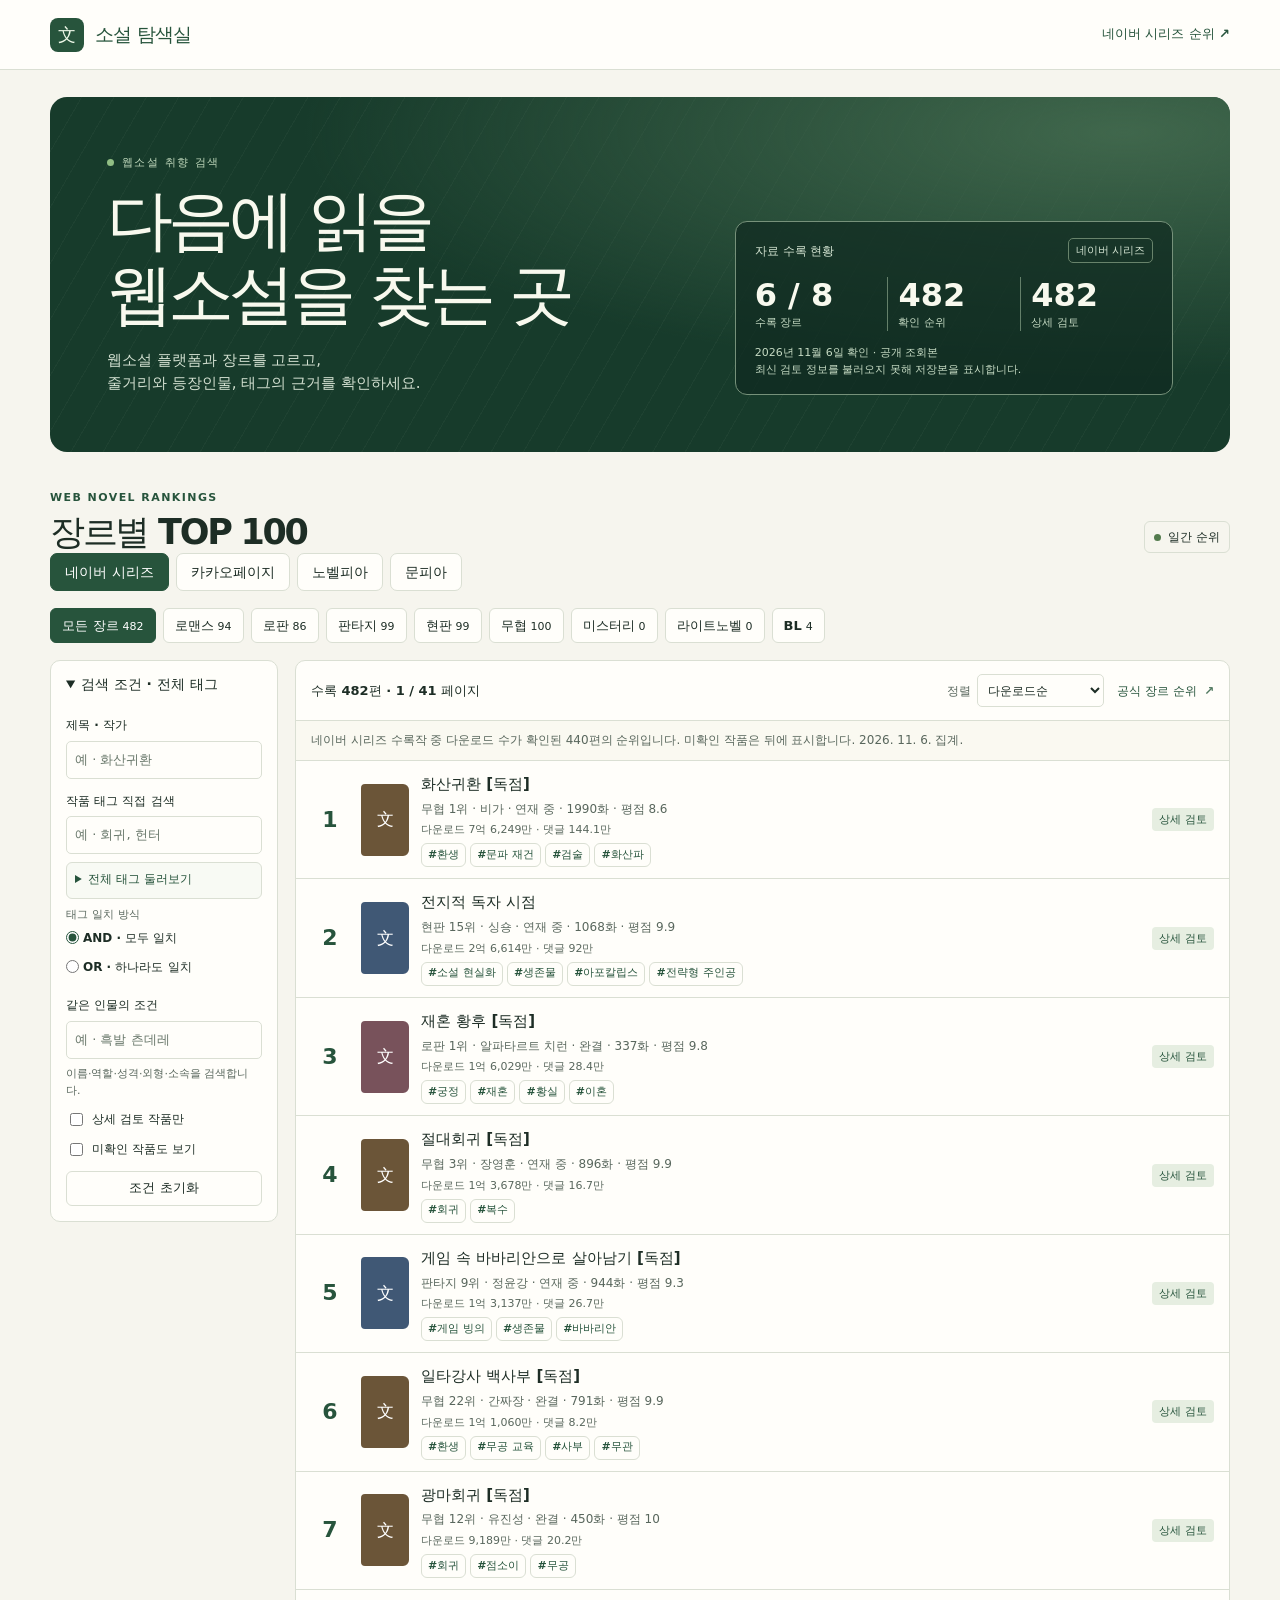
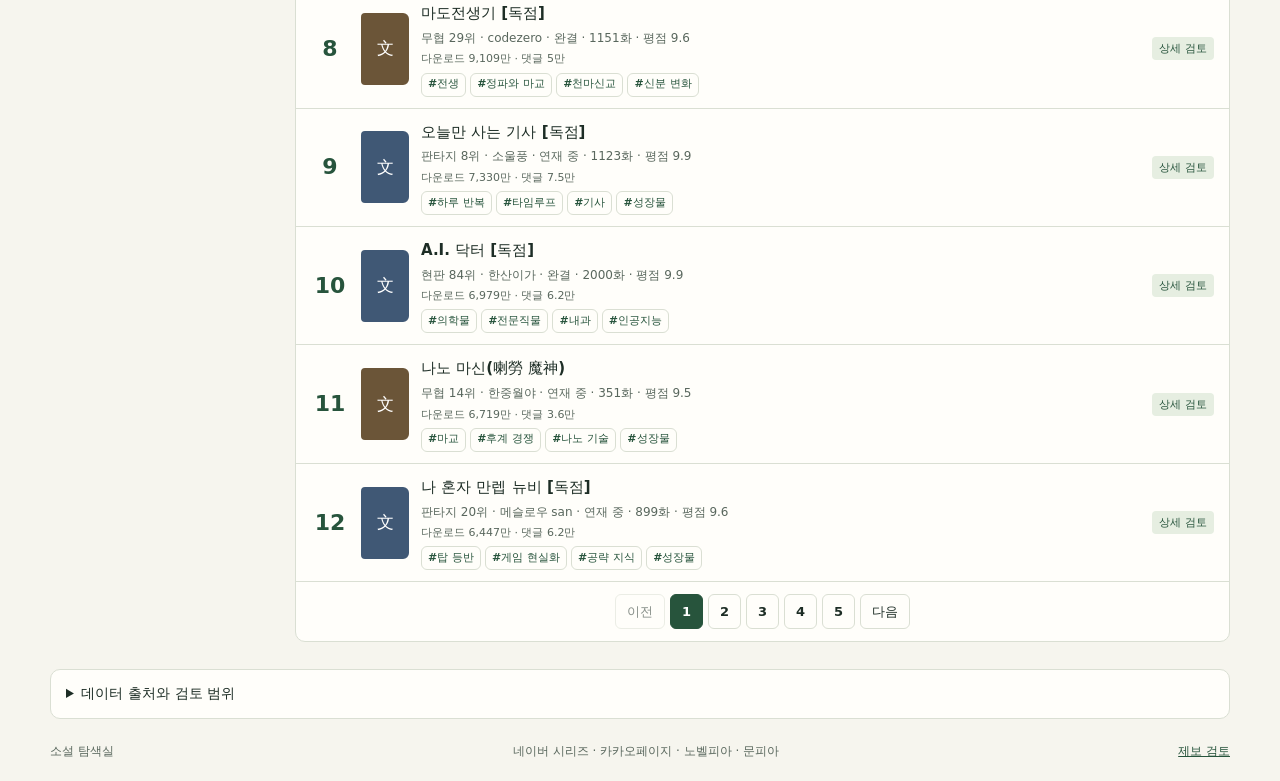
==== commit a5c2240d: "Update published novel catalog" ====
--- a/site/index.html
+++ b/site/index.html
@@ -3,13 +3,13 @@
 <head>
   <meta charset="utf-8">
   <meta name="viewport" content="width=device-width, initial-scale=1">
-  <meta name="description" content="네이버 시리즈와 카카오페이지의 장르별 순위에서 작품·태그·등장인물을 찾아보세요.">
-  <title>소설 탐색실 | 네이버 시리즈 · 카카오페이지</title>
-  <link rel="stylesheet" href="./style.css?v=platforms">
+  <meta name="description" content="네이버 시리즈, 카카오페이지, 노벨피아, 문피아의 장르별 순위에서 작품·태그·등장인물을 찾아보세요.">
+  <title>소설 탐색실 | 웹소설 플랫폼별 순위</title>
+  <link rel="stylesheet" href="./style.css?v=more-platforms">
   <script src="./backend-config.js" defer></script>
   <script src="./backend.js" defer></script>
   <script src="./suggestions.js" defer></script>
-  <script src="./app.js?v=platforms" defer></script>
+  <script src="./app.js?v=more-platforms" defer></script>
 </head>
 <body>
   <header class="site-header">
@@ -23,7 +23,7 @@
       <div class="hero-copy">
         <p class="eyebrow"><span></span> 웹소설 취향 검색</p>
         <h1 id="page-title">다음에 읽을<br>웹소설을 찾는 곳</h1>
-        <p>네이버 시리즈와 카카오페이지에서 작품을 고르고,<br class="hero-break"> 줄거리와 등장인물, 태그의 근거를 확인하세요.</p>
+        <p>웹소설 플랫폼과 장르를 고르고,<br class="hero-break"> 줄거리와 등장인물, 태그의 근거를 확인하세요.</p>
       </div>
       <aside class="snapshot" aria-label="데이터 확인 현황">
         <div class="snapshot-head"><span>자료 수록 현황</span><span class="live-label" id="snapshot-platform">네이버 시리즈</span></div>
@@ -44,6 +44,8 @@
       <div id="platforms" class="platforms" role="group" aria-label="플랫폼 선택">
         <button type="button" class="platform" data-platform="series" aria-pressed="true">네이버 시리즈</button>
         <button type="button" class="platform" data-platform="kakao" aria-pressed="false" disabled>카카오페이지</button>
+        <button type="button" class="platform" data-platform="novelpia" aria-pressed="false" disabled>노벨피아</button>
+        <button type="button" class="platform" data-platform="munpia" aria-pressed="false" disabled>문피아</button>
       </div>
       <div id="genres" class="genres" role="group" aria-label="장르 선택"></div>
       <div class="catalog-layout">
@@ -104,13 +106,14 @@
     <details class="scope" id="scope">
       <summary>데이터 출처와 검토 범위</summary>
       <p>각 플랫폼의 공개 순위와 장르 분류를 사용합니다. 플랫폼별 확인 시점과 작품 수는 목록 위에 표시합니다.</p>
-      <p>다운로드, 댓글, 조회 수는 각 플랫폼에서 확인한 공개 표시값입니다. 지표별 순위는 같은 플랫폼의 수록작끼리 비교합니다.</p>
+      <p>노벨피아는 최근 24시간 내 등록된 회차 중 가장 높은 조회 수를 기준으로 순위를 매깁니다. 문피아 유료 베스트는 최근 7일간 구매 수를 기준으로 합니다.</p>
+      <p>다운로드·조회·추천·댓글 등의 집계는 각 플랫폼에서 확인한 공개 수치입니다. 지표별 순위는 같은 플랫폼의 수록작끼리 비교합니다.</p>
       <p>줄거리와 태그, 인물은 작품 소개 등 표시된 출처를 바탕으로 정리했습니다. 일부 작품에는 공개 댓글·리뷰에서 확인한 독자 반응을 표시합니다. 근거가 부족한 정보는 미확인으로 표시합니다.</p>
       <p>표지는 각 플랫폼의 공개 썸네일로 표시합니다. 표지가 열리지 않으면 장르 아이콘을 표시합니다.</p>
       <a href="https://policy.naver.com/rules/service.html" target="_blank" rel="noopener noreferrer">네이버 이용약관 ↗</a>
     </details>
   </main>
-  <footer class="shell footer"><span>소설 탐색실</span><span>네이버 시리즈 · 카카오페이지 공개 자료 기반</span><a id="operator-link" href="./admin.html" hidden>제보 검토</a></footer>
+  <footer class="shell footer"><span>소설 탐색실</span><span>네이버 시리즈 · 카카오페이지 · 노벨피아 · 문피아</span><a id="operator-link" href="./admin.html" hidden>제보 검토</a></footer>
   <dialog id="work-dialog" aria-labelledby="work-title">
     <div class="dialog-bar"><span class="eyebrow">작품 기록</span><form method="dialog"><button type="submit" class="secondary close" aria-label="작품 상세 닫기">닫기 <span aria-hidden="true">×</span></button></form></div>
     <div id="work-detail"></div>
